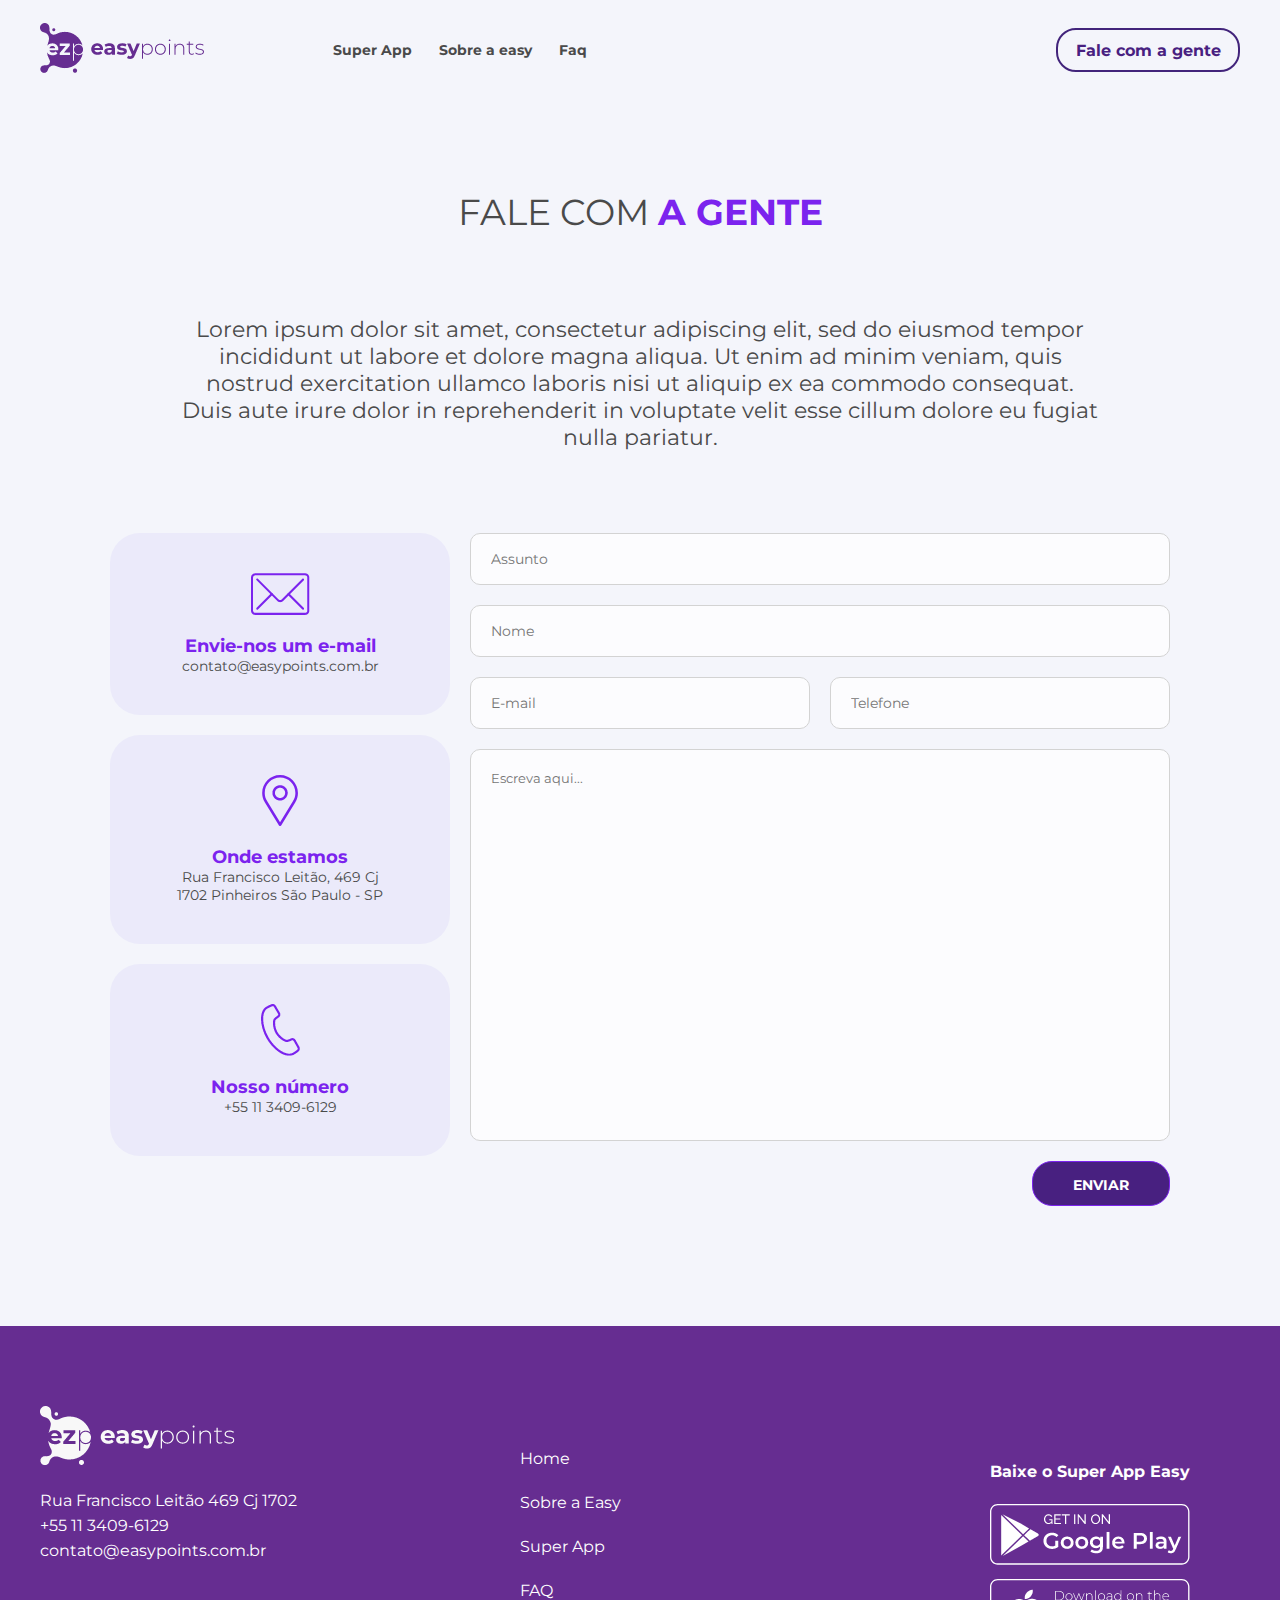
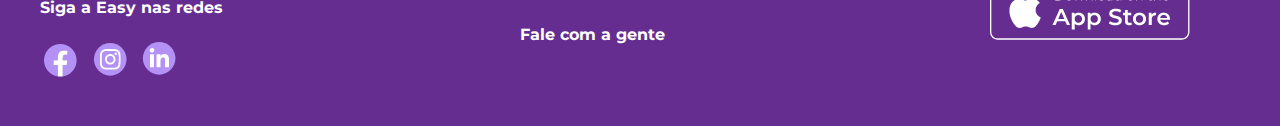
==== contato.html @ 6e8c992f "header-footer-faq-contato" ====
<!DOCTYPE html>
<html lang="pt-br">

<head>
    <meta charset="UTF-8">
    <meta name="viewport" content="width=device-width, user-scalable=no">
    <link rel="stylesheet" href="css/contato.css">
    <title>Easy Point</title>
</head>

<body>

    <header>

        <div class="container_menu">

            <div class="container_menu_int">

                <div class="menu_desktop">
                    <div class="area_menu">
                        <a href="index.html">
                            <img src="img/LOGO.png" alt="Easy Point">
                        </a>
                        <nav>
                            <ul>
                                <li>
                                    <a href="superApp.html">
                                        <h2>Super App</h2>
                                    </a>
                                </li>
                                <li>
                                    <a href="sobreEasy.html">
                                        <h2>Sobre a easy</h2>
                                    </a>
                                </li>
                                <li>
                                    <a href="faq.html">
                                        <h2>Faq</h2>
                                    </a>
                                </li>
                            </ul>
                        </nav>

                    </div>

                    <a href="contato.html">
                        <div class="area_btn_header">
                            <h2>Fale com a gente</h2>
                        </div>
                    </a>
                </div>

                <div class="menu_mobile">
                    <div class="area_menu_mobile">
                        <a href="index.html">
                            <img src="img/LOGO.png" alt="Easy Point">
                        </a>
                        <img class="menu_opener" src="img/menu.png" alt="">
                        <img class="menu_close" src="img/menu_close.png" alt="">
                    </div>
                    <div class="menu_mobile_total">

                        <nav>
                            <ul>
                                <li>
                                    <a href="superApp.html">
                                        <h2>Super App</h2>
                                        <img src="img/line.png" alt="">
                                    </a>
                                </li>
                                <li>
                                    <a href="sobreEasy.html">
                                        <h2>Sobre a easy</h2>
                                        <img src="img/line.png" alt="">
                                    </a>
                                </li>
                                <li>
                                    <a href="faq.html">
                                        <h2>Faq</h2>
                                    </a>
                                </li>
                            </ul>
                        </nav>
                        <a href="contato.html">
                            <div class="btn_menu_mobile">
                                <h2>Fale com a gente</h2>
                            </div>
                        </a>

                    </div>
                </div>
            </div>

        </div>
    </header>




    <section>

        <div class="container_contact">
            <div class="container_contact_int">

                <div class="area_contact">
                    <div class="title_contact">
                        <h2>Fale com <b>a gente</b></h2>
                    </div>

                    <div class="sub_title_contact">
                        <p>
                            Lorem ipsum dolor sit amet, consectetur adipiscing elit, sed do eiusmod tempor incididunt ut
                            labore et dolore magna aliqua. Ut enim ad minim veniam, quis nostrud exercitation ullamco
                            laboris nisi ut aliquip ex ea commodo consequat. Duis aute irure dolor in reprehenderit in
                            voluptate velit esse cillum dolore eu fugiat nulla pariatur.
                        </p>
                    </div>


                    <div class="area_contact_form">

                        <div class="widget_left">

                            <div class="email_contact">
                                <img src="img/email.png" alt="">
                                <h2>Envie-nos um e-mail</h2>
                                <p>contato@easypoints.com.br</p>
                            </div>

                            <div class="email_contact">
                                <img src="img/localizacao.png" alt="">
                                <h2>Onde estamos</h2>
                                <p>Rua Francisco Leitão, 469 Cj 1702
                                    Pinheiros São Paulo - SP</p>
                            </div>

                            <div class="email_contact">
                                <img src="img/telefone.png" alt="">
                                <h2>Nosso número</h2>
                                <p>+55 11 3409-6129</p>
                            </div>

                        </div>

                        <div class="form">
                            <form action="#" method="post">

                                <input type="text" name="assunto" placeholder="Assunto">
                                <input type="text" name="nome" placeholder="Nome">

                                <div class="infos_contact">
                                    <input type="text" name="email" placeholder="E-mail">
                                    <input type="tel" name="telefone" placeholder="Telefone">
                                </div>

                                 <textarea name="mensagem" id="mensagem" placeholder="Escreva aqui..."></textarea>

                                 <div class="area_enviar">
                                    <input class="enviar" type="submit" value="enviar">
                                 </div>
                               

                            </form>

                        </div>


                    </div>



                </div>

            </div>
        </div>

    </section>



    <footer>
        <div class="container_footer">
            <div class="container_footer_int">
                <div class="area_footer">
                    <div class="area_1_footer">
                        <img class="logo_footer" src="img/logo_branco.png" alt="">

                        <div class="area_1_footer_texts">
                            <h2>
                                Rua Francisco Leitão 469 Cj 1702
                            </h2>
                            <h2>
                                +55 11 3409-6129
                            </h2>
                            <h2>
                                contato@easypoints.com.br
                            </h2>

                        </div>

                        <div class="redes_sociais">
                            <h2>Siga a Easy nas redes</h2>
                            <div class="area_redes_sociais">
                                <a href="#"><img src="img/Facebook.png" alt=""></a>
                                <a href="#"><img src="img/Instagram.png" alt=""></a>
                                <a href="#"><img src="img/Linkedin.png" alt=""></a>
                            </div>

                        </div>

                    </div>


                    <div class="area_2_footer">

                        <div class="area_2_footer_texts">
                            <a href="index.html" target="_blank">
                                <h2>Home</h2>
                            </a>

                            <a href="sobreEasy.html" target="_blank">
                                <h2>Sobre a Easy</h2>
                            </a>

                            <a href="superApp.html" target="_blank">
                                <h2>Super App</h2>
                            </a>
                            <a href="faq.html">
                                <h2>FAQ</h2>
                            </a>

                            <a href="contato.html">
                                <h2 class="active">Fale com a gente</h2>
                            </a>


                        </div>

                    </div>

                    <div class="area_3_footer">

                        <div class="area_3_footer_imgs">
                            <h2>Baixe o Super App Easy</h2>
                            <a href="#">
                                <img src="img/google_Play.png" alt="">
                            </a>
                            <a href="#">
                                <img src="img/App_Store.png" alt="">
                            </a>

                        </div>

                    </div>

                </div>
            </div>
        </div>


    </footer>



    <script src="js/jquery-3.6.1.min.js"></script>
    <script src="js/script.js"></script>
</body>

</html>
---- css/contato.css ----
@import url('https://fonts.googleapis.com/css2?family=Montserrat:wght@400;700&display=swap');
* {
    font-family: 'Montserrat';
}

body {
    margin: 0px;
    padding: 0px;
}

a {
    text-decoration: none;
}
header {
    background-color: #F4F5FB;
}
.container_menu {
    display: flex;
    width: 100%;
    height: 100px;
    justify-content: center;
}
a {
    text-decoration: none;
    color: #fff;
}
.container_menu_int {
    display: flex;
    justify-content: space-between;
    align-items: center;
    width: 100%;
    max-width: 1200px;
}
.menu_desktop {
    display: flex;
    align-items: center;
    justify-content: space-between;
    width: 100%;
}
.menu_mobile {
    display: none;
}
.area_menu {
    display: flex;
    align-items: center;
    justify-content: space-between;
    width: 100%;
    max-width: 560px;
}

nav {
    max-width: 280px;
    width: 100%;
}

nav ul {
    list-style: none;
    display: flex;
    align-items: center;
    justify-content: space-around;
    padding: 0px;
}

nav ul li a {
    color: #4A4A4A;
}

nav ul li a:hover {
    color: #7B23EE;
}

nav ul li a h2 {
    font-weight: bold;
    font-size: 14px;
}

.area_btn_header {
    display: flex;
    align-items: center;
    justify-content: center;
    border: 2px solid #42247B;
    border-radius: 20px;
    width: 180px;
    height: 40px;
}

.area_btn_header h2 {
    font-weight: bold;
    font-size: 16px;
    color: #482080;
}

.container_contact {
    display: flex;
    justify-content: center;
    width: 100%;
    background-color: #F4F5FB;
    padding: 60px 0px 60px 0px;
}

.container_contact_int {
    display: flex;
    justify-content: center;
    align-items: center;
    width: 100%;
    max-width: 1200px;
}

.area_contact {
    display: flex;
    flex-direction: column;
    align-items: center;
    justify-content: center;
    width: 100%;
}

.title_contact h2 {
    font-size: 36px;
    color: #4A4A4A;
    font-weight: 400;
    text-align: center;
    margin-bottom: 60px;
    text-transform: uppercase;
}
.title_contact h2 b {
    color: #7B23EE;
}
.sub_title_contact {
    width: 100%;
    max-width: 920px;
}
.sub_title_contact p {
    font-size: 22px;
    color: #4A4A4A;
    text-align: center;
}


.area_contact_form {
    display: flex;
    justify-content: center;
    gap: 20px;
    width: 100%;
    padding: 60px 0px 60px 0px;
}

.widget_left {
    display: flex;
    flex-direction: column;
    gap: 20px;
    width: 100%;
    max-width: 340px;
}

.email_contact {
    display: flex;
    flex-direction: column;
    justify-content: center;
    align-items: center;
    background-color: #EBEAFA;
    padding: 40px 60px 40px 60px;
    border-radius: 30px;

}
.email_contact img {
    margin-bottom: 20px;
}
.email_contact h2 {
    font-size: 18px;
    font-weight: bold;
    color: #7B23EE;
    margin: 0px;
    text-align: center;
}
.email_contact p {
    font-size: 14px;
    font-weight: 400;
    color: #4A4A4A;
    margin: 0px;
    text-align: center;
}
.form {
    width: 100%;
    max-width: 700px;
}
.form form {
    display: flex;
    flex-direction: column;
    gap: 20px;
}

.infos_contact {
    display: flex;
    gap: 20px;
}

input {
    font-size: 14px;
    font-weight: 400;
    color: #ADADAD;
    height: 48px;
    background-color: #FCFCFE;
    outline: none;
    border: 1px solid #D3D3D3;
    width: 100%;
    border-radius: 10px;
    padding-left: 20px;
    max-width: 676px;
}

textarea {
    background-color: #FCFCFE;
    outline: none;
    width: 100%;
    height: 350px;
    border-radius: 10px;
    border: 1px solid #D3D3D3;
    padding: 20px;
    max-width: 658px;
    resize: none;
}
.area_enviar {
    display: flex;
    justify-content: flex-end;
    align-items: flex-end;
    width: 100%;
}
.enviar {
    display: flex;
    justify-content: center;
    align-items: center;
    background-color: #482080;
    border: 1px solid #7B23EE;
    color: #fff;
    font-weight: bold;
    font-size: 14px;
    text-transform: uppercase;
    height: 45px;
    width: 100%;
    max-width: max-content;
    padding: 14px 40px 14px 40px;
    border-radius: 20px;
    cursor: pointer;
}

footer {
    background-color: #662D91;
    width: 100%;
    padding: 80px 0px 40px 0px;
}

.container_footer {
    display: flex;
    width: 100%;
    justify-content: center;
}

.container_footer_int {
    display: flex;
    max-width: 1200px;
    width: 100%;
    justify-content: space-between;
}

.area_footer {
    display: flex;
    justify-content: space-between;
    align-items: center;
    width: 100%;
}

.area_1_footer {
    display: flex;
    flex-direction: column;
    gap: 25px;
    max-width: 260px;
    width: 100%;
}

.area_1_footer_texts {
    display: flex;
    flex-direction: column;
    gap: 6px;
}

.area_1_footer_texts h2 {
    font-size: 16px;
    font-weight: 400;
    color: #fff;
    margin: 0px;
}

.logo_footer {
    width: 195px;
}

.redes_sociais {
    display: flex;
    flex-direction: column;
    gap: 10px;
    width: 100%;
}

.redes_sociais h2 {
    color: #fff;
    font-weight: bold;
    font-size: 16px;
}

.area_redes_sociais {
    display: flex;
    gap: 10px;
}


.area_2_footer {
    display: flex;
    width: 100%;
    max-width: 250px;
}

.area_2_footer_texts {
    display: flex;
    flex-direction: column;
    gap: 25px;
}

.area_2_footer_texts h2 {
    color: #fff;
    font-weight: 400;
    margin: 0px;
    font-size: 16px;
}

.area_2_footer_texts a {
    text-decoration: none;
    color: #fff;
}

.active {
    font-weight: bold !important;
}

.area_3_footer {
    display: flex;
    width: 100%;
    max-width: 250px;
}

.area_3_footer_imgs {
    display: flex;
    flex-direction: column;
    gap: 10px;
}

.area_3_footer_imgs h2 {
    color: #fff;
    font-weight: bold;
    font-size: 16px;
}


@media(max-width: 1024px) {
    .menu_desktop {
        display: none;
    }

    .menu_mobile {
        display: flex;
        width: 100%;
    }

    .area_menu_mobile {
        display: flex;
        align-items: center;
        justify-content: space-between;
        max-width: 1200px;
        width: 100%;
        padding: 0px 20px;
    }

    .menu_mobile_total {
        display: none;
        transition: top 1s ease;
        width: 100%;
        position: absolute;
        background-color: #F4F5FB;
        right: 0;
        top: -100px;
        left: 0;
        flex-direction: column;
        justify-content: center;
        align-items: center;
    }

    nav ul {
        display: block;
    }

    .menu_mobile_total nav ul li a {
        color: #4A4A4A;
        text-transform: uppercase;
    }

    nav ul li a h2 {
        font-weight: 400;
        font-size: 20px;
    }

    .line {
        border-bottom: 1px solid #B391F5;
    }

    .btn_menu_mobile {
        display: flex;
        justify-content: center;
        align-items: center;
        background-color: #7B23EE;
        height: 68px;
        margin-top: 40px;
    }

    .menu_mobile_total a {
        width: 100%;
    }

    .menu_opener {
        display: flex;
        transition: all 1s ease;
    }

    .menu_close {
        transition: all 1s ease;
        display: none;
    }

    @keyframes move {
        0% {
            top: -100%;

        }

        100% {
            top: 100px;
        }

    }
    .area_contact_form {
        flex-direction: column;
        align-items: center;
    }
    .area_enviar {
        justify-content: center;
        align-items: center;
    }
    .infos_contact {
        flex-direction: column;
    }

    .sub_title_contact p {
        font-size: 18px;
        padding: 0px 20px;
    }

    .area_footer {
        flex-direction: column;
        gap: 40px;
    }
}

@media(max-width:425px) {
    .title_contact h2 {
        font-size: 28px;
        margin-bottom: 20px;
    }
    .form {
        max-width: 325px;
    }
    .form form {
        width: 100%;
        justify-content: center;
        align-items: center;
    }
    .infos_contact {
        width: 100%;
        flex-direction: column;
        align-items: center;
    }
    textarea {
        height: 260px;
        max-width: 305px;
    }
}
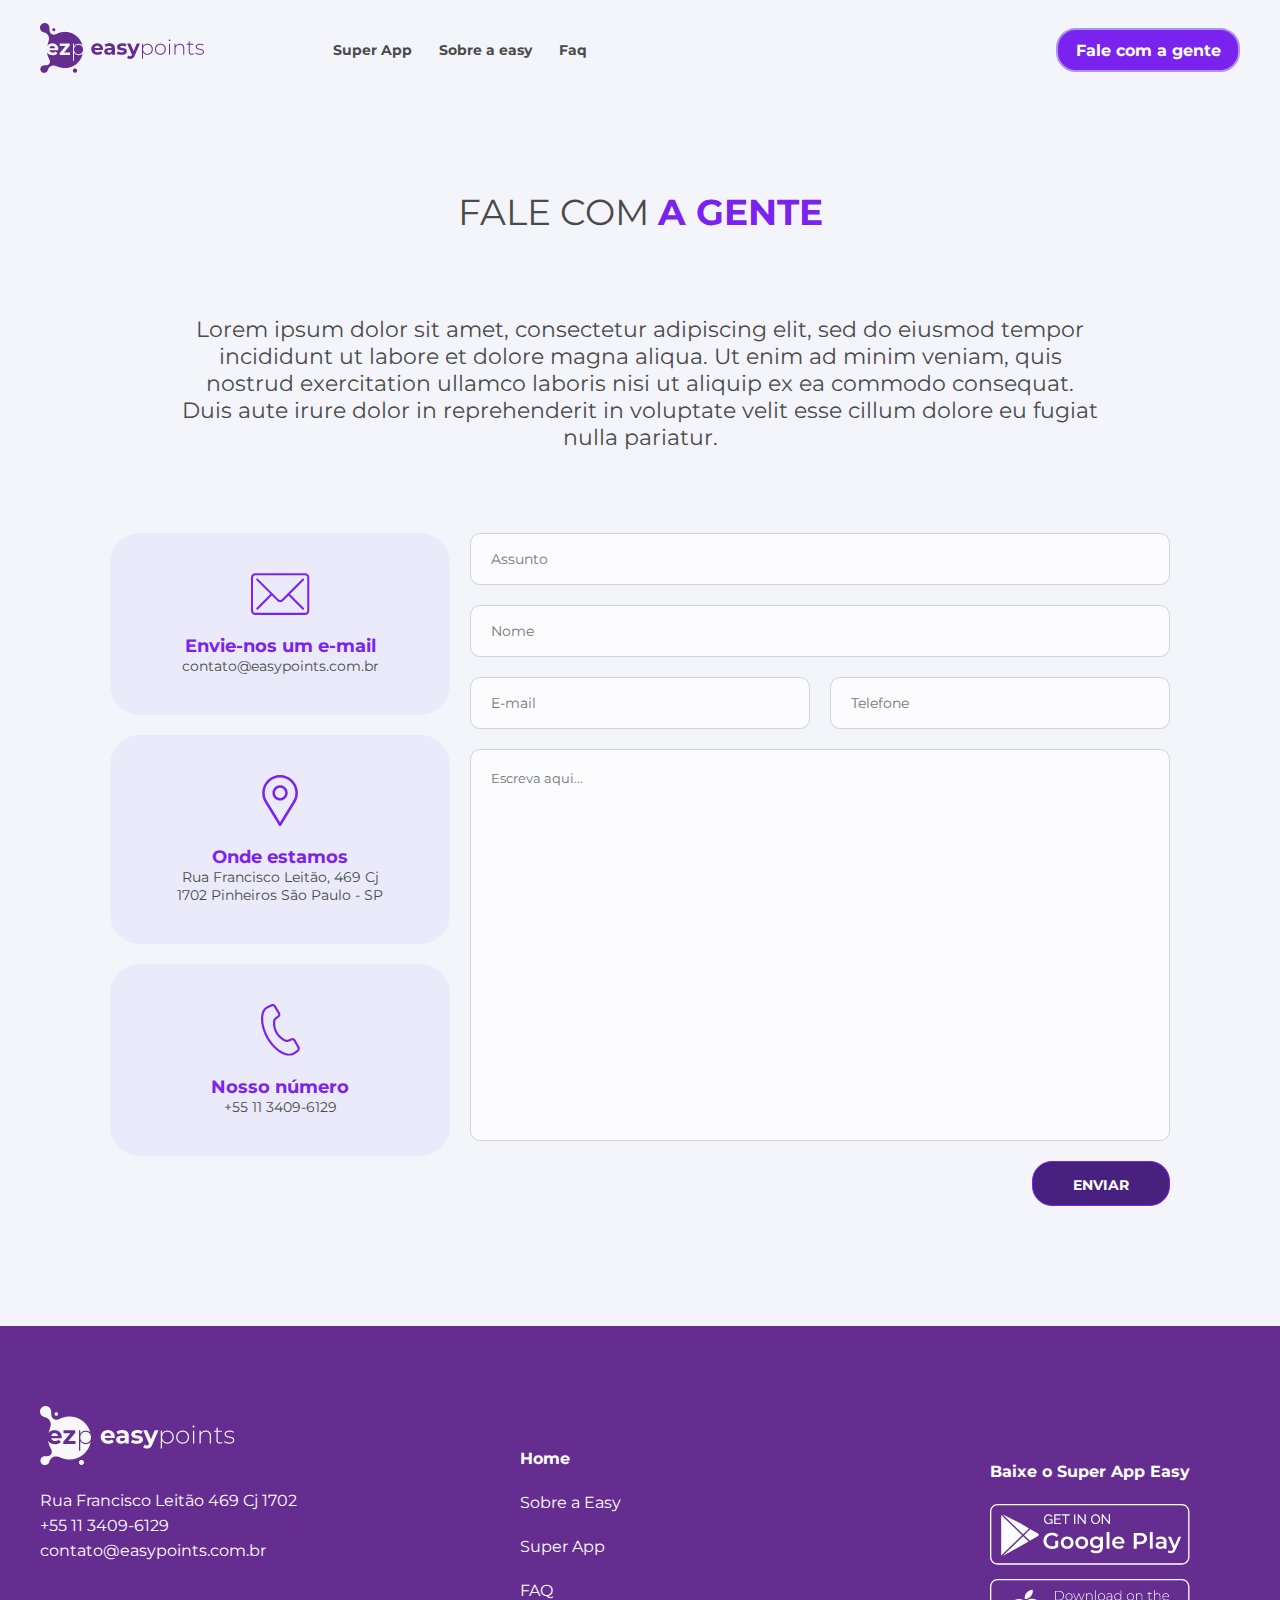
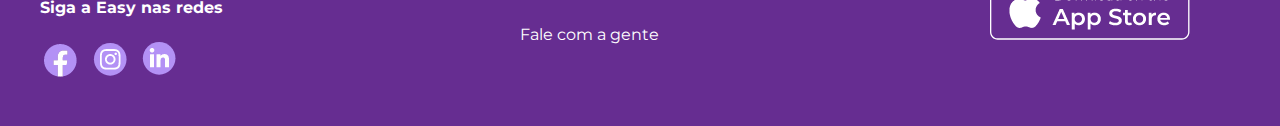
==== commit 748bbe1c: "add links app" ====
--- a/contato.html
+++ b/contato.html
@@ -177,8 +177,7 @@
     </section>
 
 
-
-    <footer>
+    <footer id="footer">
         <div class="container_footer">
             <div class="container_footer_int">
                 <div class="area_footer">
@@ -214,15 +213,15 @@
                     <div class="area_2_footer">
 
                         <div class="area_2_footer_texts">
-                            <a href="index.html" target="_blank">
-                                <h2>Home</h2>
-                            </a>
-
-                            <a href="sobreEasy.html" target="_blank">
+                            <a href="index.html">
+                                <h2 class="active">Home</h2>
+                            </a>
+
+                            <a href="sobreEasy.html">
                                 <h2>Sobre a Easy</h2>
                             </a>
 
-                            <a href="superApp.html" target="_blank">
+                            <a href="superApp.html">
                                 <h2>Super App</h2>
                             </a>
                             <a href="faq.html">
@@ -230,7 +229,7 @@
                             </a>
 
                             <a href="contato.html">
-                                <h2 class="active">Fale com a gente</h2>
+                                <h2>Fale com a gente</h2>
                             </a>
 
 
@@ -242,10 +241,10 @@
 
                         <div class="area_3_footer_imgs">
                             <h2>Baixe o Super App Easy</h2>
-                            <a href="#">
+                            <a href="https://play.google.com/store/apps/details?id=com.ezplus.portalincentivo" target="_blank">
                                 <img src="img/google_Play.png" alt="">
                             </a>
-                            <a href="#">
+                            <a href="https://apps.apple.com/br/app/easypoints/id1561981593" target="_blank">
                                 <img src="img/App_Store.png" alt="">
                             </a>
 
@@ -259,6 +258,7 @@
 
 
     </footer>
+
 
 
 
--- a/css/contato.css
+++ b/css/contato.css
@@ -78,7 +78,8 @@
     display: flex;
     align-items: center;
     justify-content: center;
-    border: 2px solid #42247B;
+    border: 2px solid #AD93EE;
+    background-color: #7B23EE;
     border-radius: 20px;
     width: 180px;
     height: 40px;
@@ -87,7 +88,7 @@
 .area_btn_header h2 {
     font-weight: bold;
     font-size: 16px;
-    color: #482080;
+    color: #fff;
 }
 
 .container_contact {
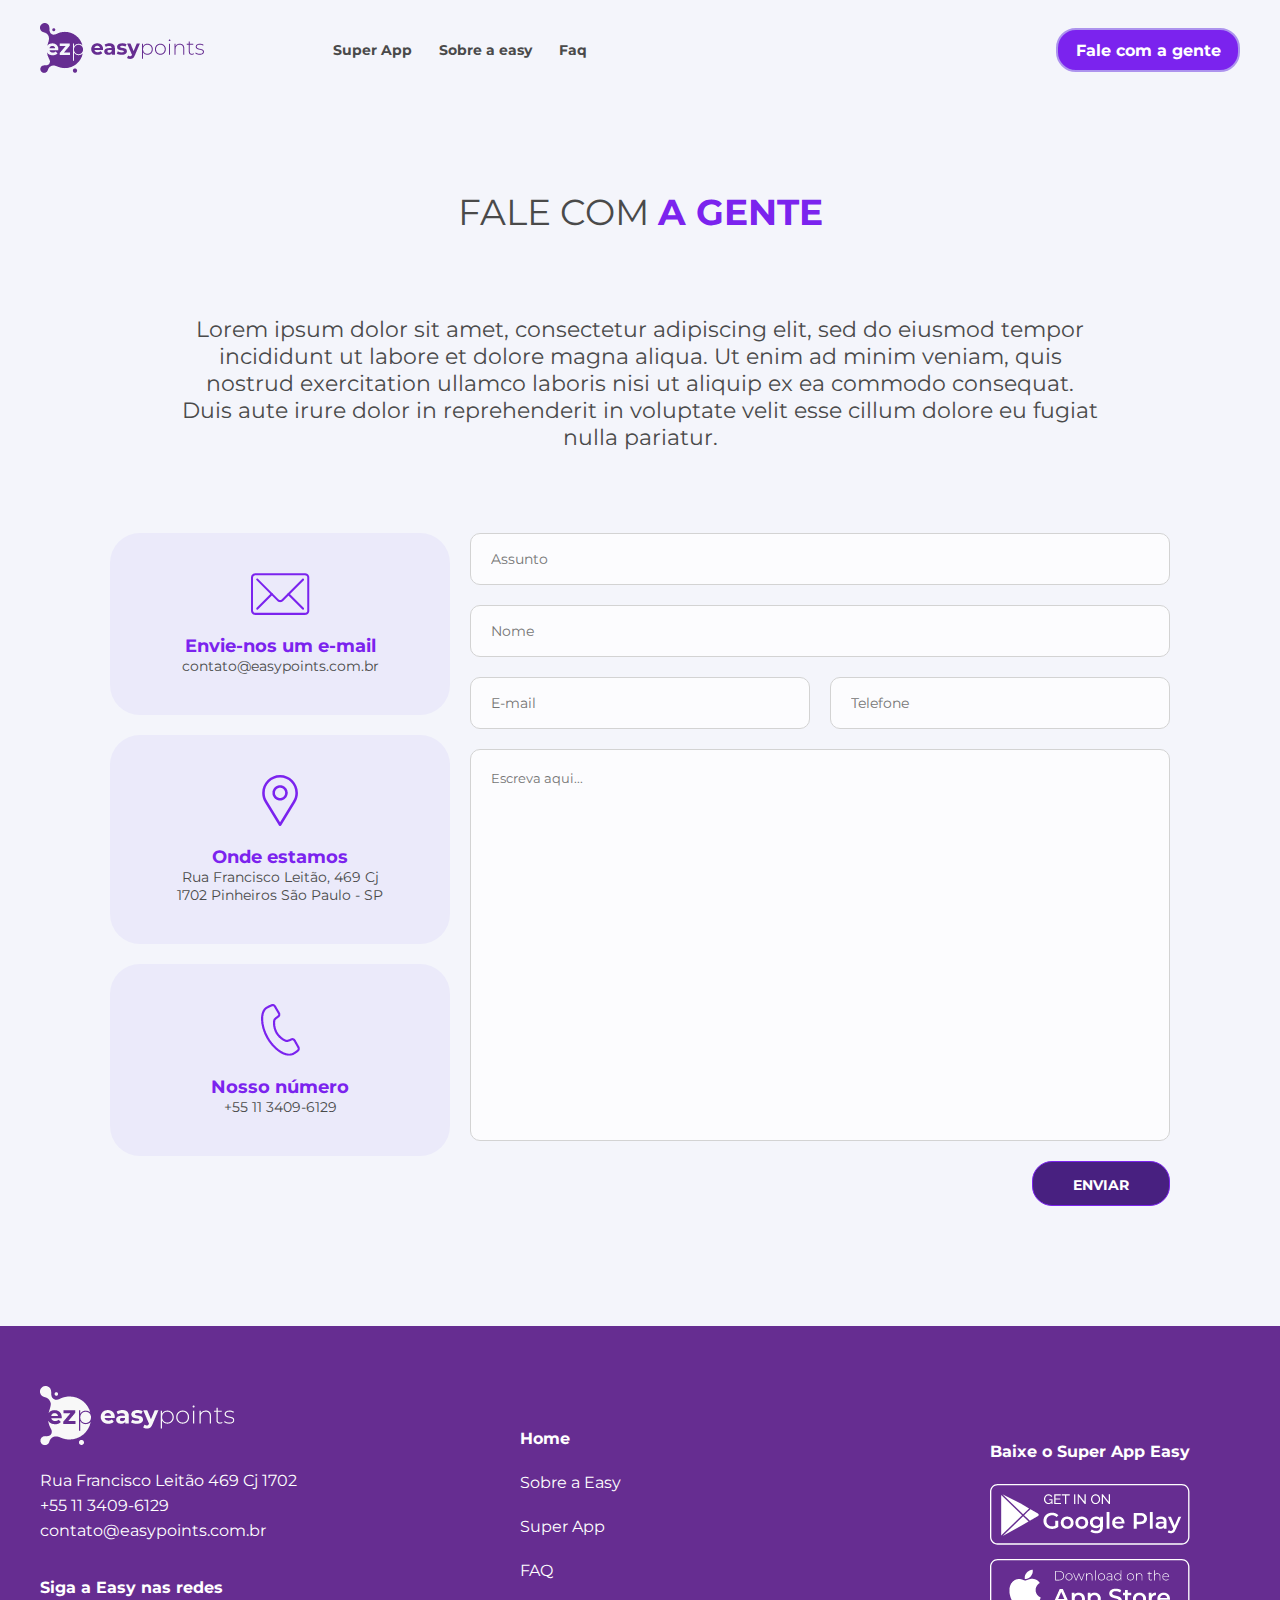
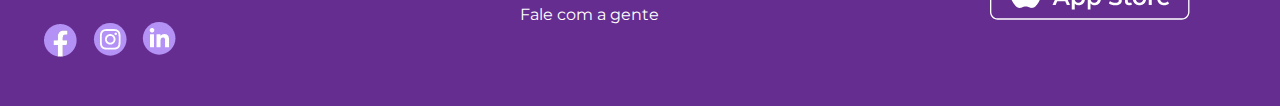
==== commit e48026c1: "add responsive all pages" ====
--- a/contato.html
+++ b/contato.html
@@ -145,12 +145,12 @@
                         <div class="form">
                             <form action="#" method="post">
 
-                                <input type="text" name="assunto" placeholder="Assunto">
-                                <input type="text" name="nome" placeholder="Nome">
+                                <input type="text" name="assunto" placeholder="Assunto" required>
+                                <input type="text" name="nome" placeholder="Nome" required>
 
                                 <div class="infos_contact">
-                                    <input type="text" name="email" placeholder="E-mail">
-                                    <input type="tel" name="telefone" placeholder="Telefone">
+                                    <input type="text" name="email" placeholder="E-mail" required>
+                                    <input type="tel" name="telefone" placeholder="Telefone" required>
                                 </div>
 
                                  <textarea name="mensagem" id="mensagem" placeholder="Escreva aqui..."></textarea>
--- a/css/contato.css
+++ b/css/contato.css
@@ -1,4 +1,5 @@
 @import url('https://fonts.googleapis.com/css2?family=Montserrat:wght@400;700&display=swap');
+
 * {
     font-family: 'Montserrat';
 }
@@ -11,19 +12,23 @@
 a {
     text-decoration: none;
 }
+
 header {
     background-color: #F4F5FB;
 }
+
 .container_menu {
     display: flex;
     width: 100%;
     height: 100px;
     justify-content: center;
 }
+
 a {
     text-decoration: none;
     color: #fff;
 }
+
 .container_menu_int {
     display: flex;
     justify-content: space-between;
@@ -31,15 +36,18 @@
     width: 100%;
     max-width: 1200px;
 }
+
 .menu_desktop {
     display: flex;
     align-items: center;
     justify-content: space-between;
     width: 100%;
 }
+
 .menu_mobile {
     display: none;
 }
+
 .area_menu {
     display: flex;
     align-items: center;
@@ -123,13 +131,16 @@
     margin-bottom: 60px;
     text-transform: uppercase;
 }
+
 .title_contact h2 b {
     color: #7B23EE;
 }
+
 .sub_title_contact {
     width: 100%;
     max-width: 920px;
 }
+
 .sub_title_contact p {
     font-size: 22px;
     color: #4A4A4A;
@@ -163,9 +174,11 @@
     border-radius: 30px;
 
 }
+
 .email_contact img {
     margin-bottom: 20px;
 }
+
 .email_contact h2 {
     font-size: 18px;
     font-weight: bold;
@@ -173,6 +186,7 @@
     margin: 0px;
     text-align: center;
 }
+
 .email_contact p {
     font-size: 14px;
     font-weight: 400;
@@ -180,10 +194,12 @@
     margin: 0px;
     text-align: center;
 }
+
 .form {
     width: 100%;
     max-width: 700px;
 }
+
 .form form {
     display: flex;
     flex-direction: column;
@@ -220,12 +236,14 @@
     max-width: 658px;
     resize: none;
 }
+
 .area_enviar {
     display: flex;
     justify-content: flex-end;
     align-items: flex-end;
     width: 100%;
 }
+
 .enviar {
     display: flex;
     justify-content: center;
@@ -247,7 +265,7 @@
 footer {
     background-color: #662D91;
     width: 100%;
-    padding: 80px 0px 40px 0px;
+    padding: 60px 0px 40px 0px;
 }
 
 .container_footer {
@@ -406,6 +424,7 @@
     nav ul li a h2 {
         font-weight: 400;
         font-size: 20px;
+        margin: 10px 0px 5px 0px;
     }
 
     .line {
@@ -446,14 +465,24 @@
         }
 
     }
+
+    .btn_menu_mobile h2 {
+        font-weight: bold;
+        font-size: 20px;
+        color: #fff;
+    }
+
+
     .area_contact_form {
         flex-direction: column;
         align-items: center;
     }
+
     .area_enviar {
         justify-content: center;
         align-items: center;
     }
+
     .infos_contact {
         flex-direction: column;
     }
@@ -469,27 +498,50 @@
     }
 }
 
-@media(max-width:425px) {
+@media(max-width: 480px) {
+    nav ul li a h2 {
+        font-size: 18px;
+    }
+
+    .container_contact {
+        padding: 0px 0px 40px 0px;
+    }
+
+    .btn_menu_mobile {
+        margin-top: 20px;
+    }
+
     .title_contact h2 {
         font-size: 28px;
-        margin-bottom: 20px;
-    }
+        margin-bottom: 10px;
+    }
+
+    .area_contact_form {
+        padding: 20px 0px 20px 0px;
+    }
+
     .form {
         max-width: 325px;
     }
+
     .form form {
         width: 100%;
         justify-content: center;
         align-items: center;
     }
+
     .infos_contact {
         width: 100%;
         flex-direction: column;
         align-items: center;
     }
+
     textarea {
         height: 260px;
         max-width: 305px;
     }
-}
-
+
+    footer {
+        padding: 40px 0px 40px 0px;
+    }
+}